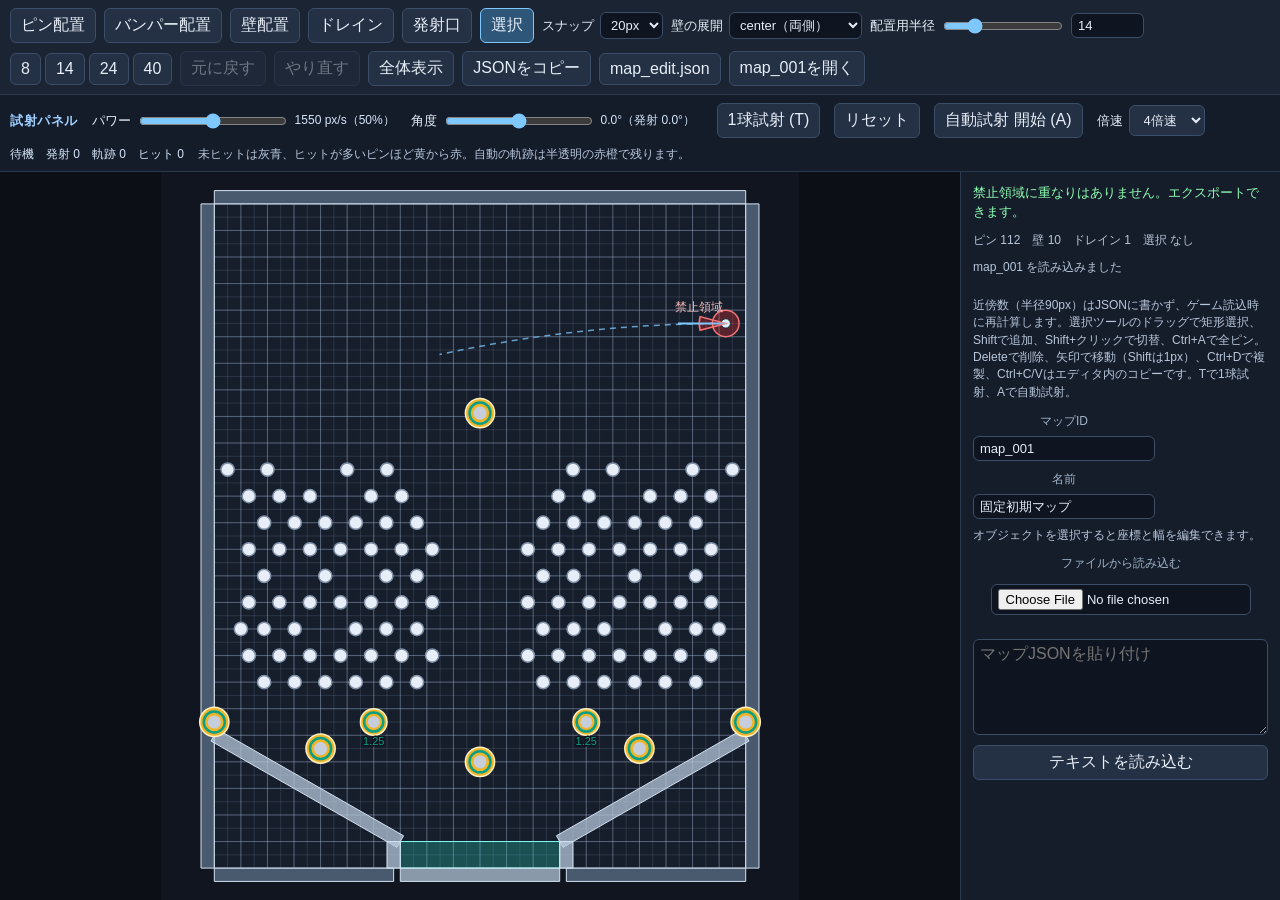
==== editor.html @ 7fd13b07 "Add files via upload" ====
<!DOCTYPE html>
<html lang="ja">
  <head>
    <meta charset="UTF-8" />
    <meta name="viewport" content="width=device-width, initial-scale=1.0" />
    <title>マップエディタ</title>
    <script type="module" crossorigin src="./assets/editor-Ch3YMXAR.js"></script>
    <link rel="modulepreload" crossorigin href="./assets/CollisionEvents-cbPukNaN.js">
    <link rel="stylesheet" crossorigin href="./assets/editor-CyO3U3-z.css">
  </head>
  <body>
    <div id="editor-root"></div>
  </body>
</html>
---- assets/editor-CyO3U3-z.css ----
html,body,#editor-root{margin:0;height:100%;background:#10141c;color:#e7eef8;font-family:Yu Gothic UI,Meiryo,Segoe UI,sans-serif}#editor-app{display:grid;grid-template-rows:auto auto 1fr;height:100%;min-height:0}#editor-toolbar{display:flex;flex-wrap:wrap;gap:8px;align-items:center;padding:8px 10px;background:#1b2433;border-bottom:1px solid #2c3a50}#editor-toolbar button,#editor-panel button{background:#243044;color:#e7eef8;border:1px solid #3c4d68;border-radius:6px;padding:6px 10px;font:inherit;cursor:pointer}#editor-toolbar button[aria-pressed=true]{background:#2d5678;border-color:#7ec8ff}#editor-shot{display:flex;flex-wrap:wrap;gap:8px 14px;align-items:center;padding:8px 10px;background:#141c2a;border-bottom:1px solid #2c3a50}#editor-shot h2{margin:0;font-size:13px;font-weight:700;letter-spacing:.04em;color:#9fd0ff}#editor-shot button,#editor-shot select{background:#243044;color:#e7eef8;border:1px solid #3c4d68;border-radius:6px;padding:6px 10px;font:inherit;cursor:pointer}#editor-shot button[aria-pressed=true]{background:#8a3b22;border-color:#ffb088}#editor-shot label{display:inline-flex;gap:6px;align-items:center;font-size:13px}#editor-shot input[type=range]{width:148px;accent-color:#7ec8ff}#editor-shot .shot-readout{min-width:8.5em;color:#d5e6f8;font-size:12px;font-variant-numeric:tabular-nums}#editor-toolbar button:disabled,#editor-panel button:disabled{opacity:.4;cursor:default}#editor-toolbar label,#editor-panel label{display:inline-flex;gap:6px;align-items:center;font-size:13px}#editor-toolbar input[type=number],#editor-panel input[type=number],#editor-panel input[type=range]{font:inherit}#editor-toolbar input[type=number]{width:4.5em;background:#0f1520;color:#e7eef8;border:1px solid #3c4d68;border-radius:6px;padding:4px 6px}#editor-toolbar input[type=range],#editor-panel input[type=range]{width:120px;accent-color:#7ec8ff}.editor-presets,.editor-actions{display:flex;flex-wrap:wrap;gap:4px}#editor-toolbar select,#editor-panel input,#editor-panel select,#editor-panel textarea{background:#0f1520;color:#e7eef8;border:1px solid #3c4d68;border-radius:6px;padding:4px 6px;font:inherit}#editor-body{display:grid;grid-template-columns:minmax(0,1fr) 320px;min-height:0}#editor-stage{min-width:0;min-height:0;position:relative;background:#0c1016}#editor-canvas{display:block;width:100%;height:100%;touch-action:none}#editor-overlay{position:absolute;top:0;right:0;bottom:0;left:0;width:100%;height:100%;pointer-events:none}#editor-panel{overflow:auto;padding:12px;background:#161d2a;border-left:1px solid #2c3a50;display:flex;flex-direction:column;gap:10px}#editor-warning{margin:0;white-space:pre-wrap;font-size:13px;line-height:1.45}#editor-warning.is-ok{color:#8dffb3}#editor-warning.is-bad{color:#ff8d8d}#editor-status,#editor-coords,.editor-note{margin:0;color:#b7c6da;font-size:12px;line-height:1.45}.field{display:flex;flex-direction:column;align-items:stretch;gap:2px;margin:0 0 8px}.field span{color:#9fb3c8;font-size:12px}.prop-block+.prop-block{margin-top:8px}#editor-file{display:block;margin:6px 0}#editor-paste{width:100%;box-sizing:border-box;min-height:96px;resize:vertical}
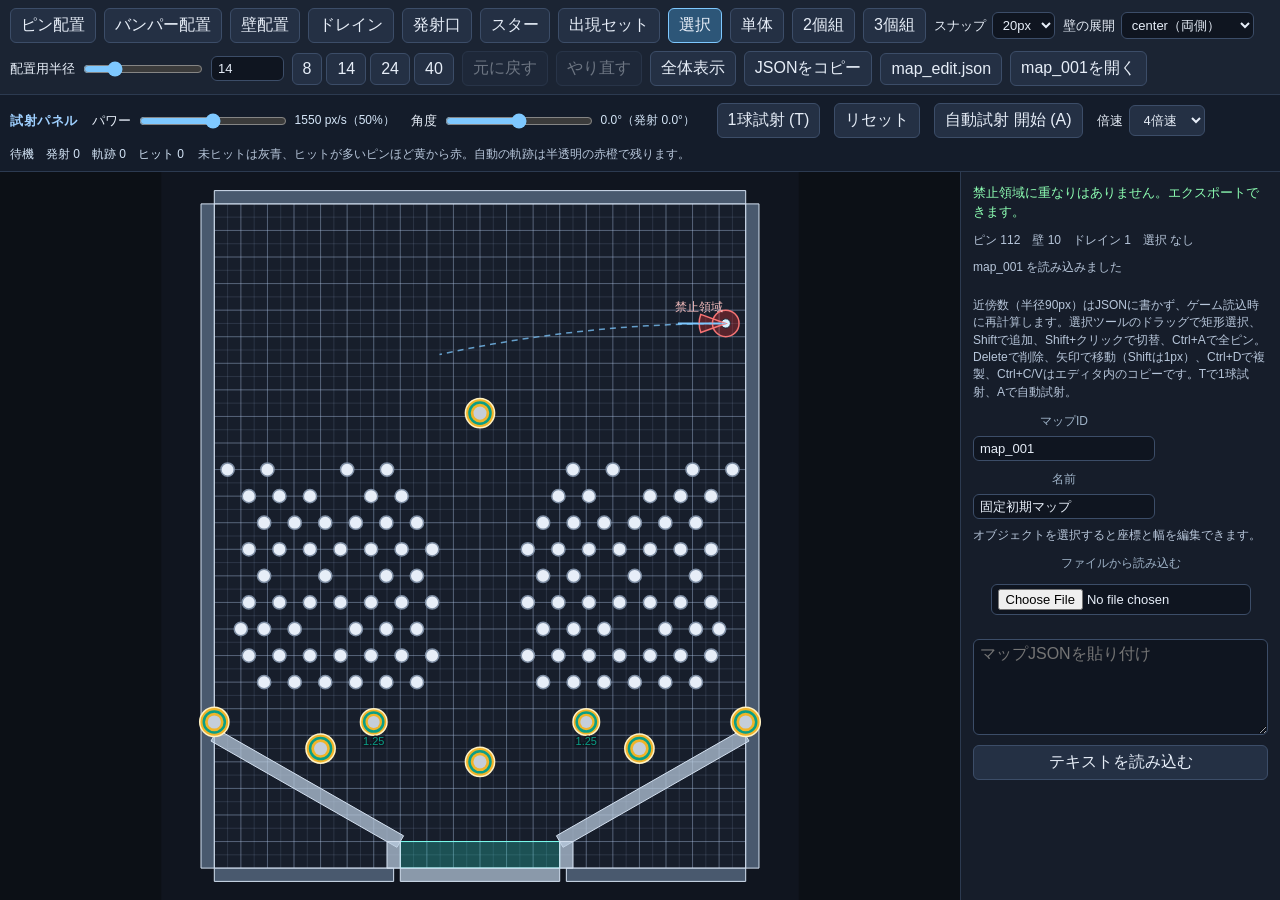
==== commit bd842f50: "Add files via upload" ====
--- a/editor.html
+++ b/editor.html
@@ -4,8 +4,8 @@
     <meta charset="UTF-8" />
     <meta name="viewport" content="width=device-width, initial-scale=1.0" />
     <title>マップエディタ</title>
-    <script type="module" crossorigin src="./assets/editor-Ch3YMXAR.js"></script>
-    <link rel="modulepreload" crossorigin href="./assets/CollisionEvents-cbPukNaN.js">
+    <script type="module" crossorigin src="./assets/editor-Et-xtiAi.js"></script>
+    <link rel="modulepreload" crossorigin href="./assets/CollisionEvents-BHgDAQVN.js">
     <link rel="stylesheet" crossorigin href="./assets/editor-CyO3U3-z.css">
   </head>
   <body>
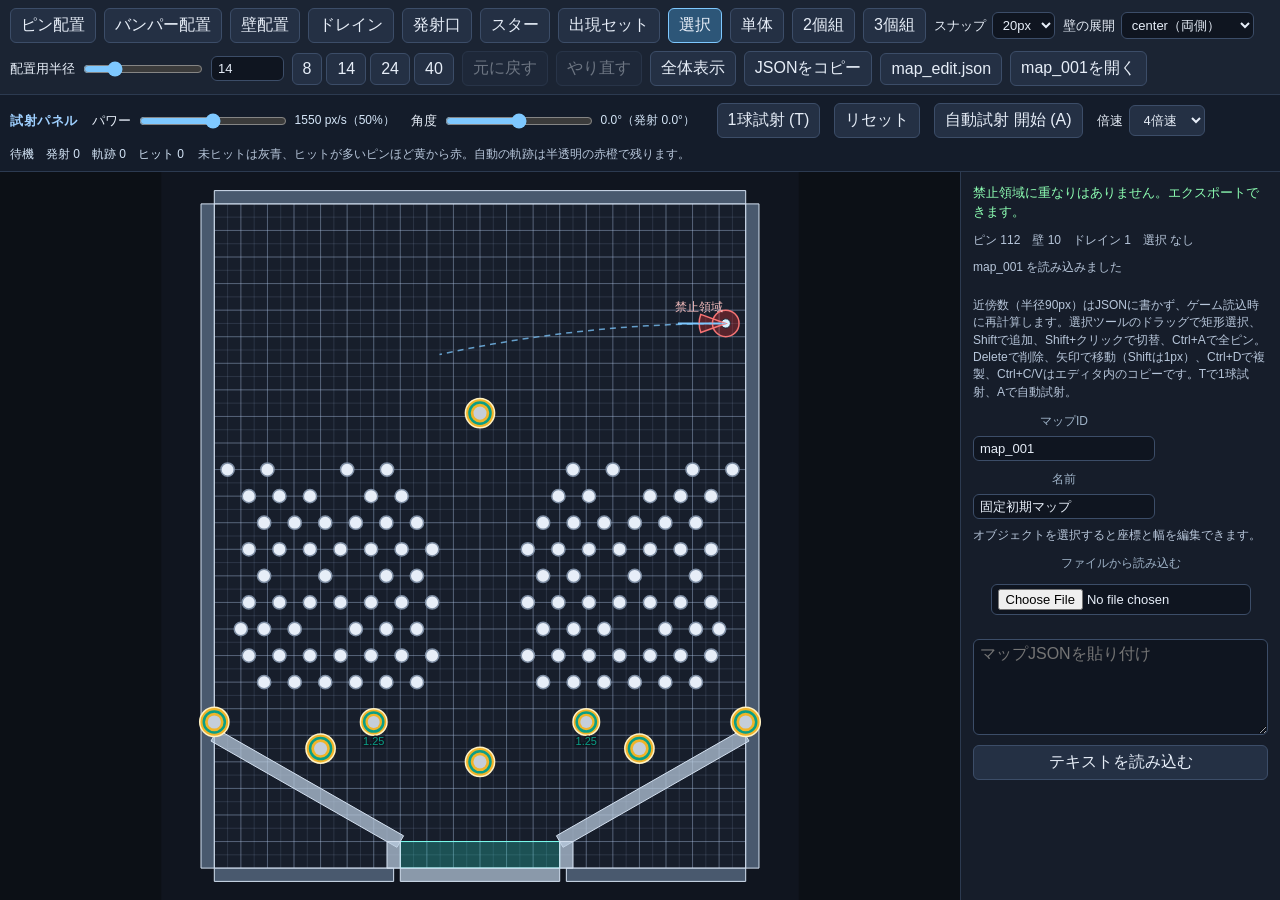
==== commit f4dbd7d5: "Add files via upload" ====
--- a/editor.html
+++ b/editor.html
@@ -4,8 +4,8 @@
     <meta charset="UTF-8" />
     <meta name="viewport" content="width=device-width, initial-scale=1.0" />
     <title>マップエディタ</title>
-    <script type="module" crossorigin src="./assets/editor-Et-xtiAi.js"></script>
-    <link rel="modulepreload" crossorigin href="./assets/CollisionEvents-BHgDAQVN.js">
+    <script type="module" crossorigin src="./assets/editor-DTRPBX7M.js"></script>
+    <link rel="modulepreload" crossorigin href="./assets/CollisionEvents-dcHsq5I4.js">
     <link rel="stylesheet" crossorigin href="./assets/editor-CyO3U3-z.css">
   </head>
   <body>
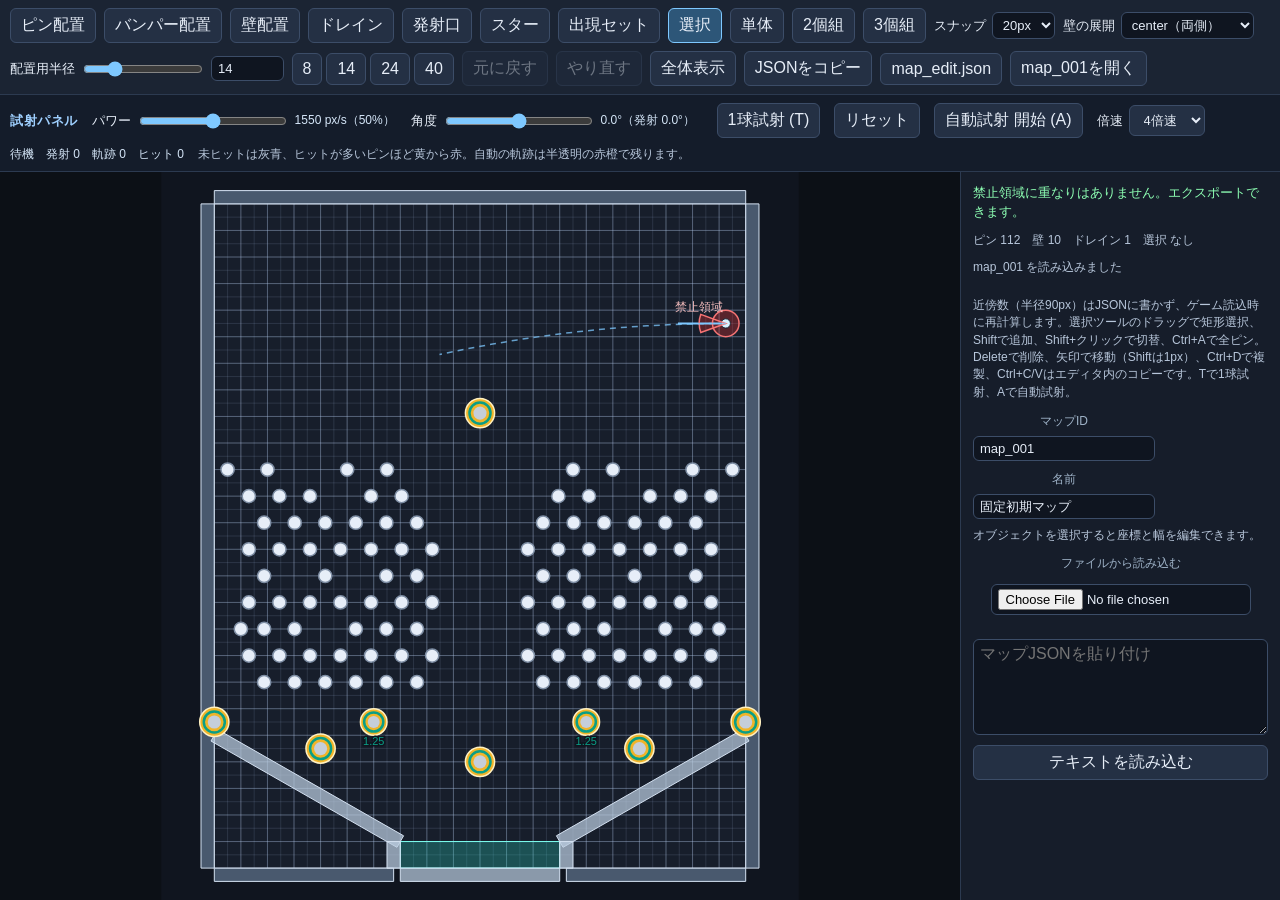
==== commit fb2905a6: "Add files via upload" ====
--- a/editor.html
+++ b/editor.html
@@ -4,8 +4,8 @@
     <meta charset="UTF-8" />
     <meta name="viewport" content="width=device-width, initial-scale=1.0" />
     <title>マップエディタ</title>
-    <script type="module" crossorigin src="./assets/editor-DTRPBX7M.js"></script>
-    <link rel="modulepreload" crossorigin href="./assets/CollisionEvents-dcHsq5I4.js">
+    <script type="module" crossorigin src="./assets/editor-D0x3DxM-.js"></script>
+    <link rel="modulepreload" crossorigin href="./assets/CollisionEvents-CcFoXk94.js">
     <link rel="stylesheet" crossorigin href="./assets/editor-CyO3U3-z.css">
   </head>
   <body>
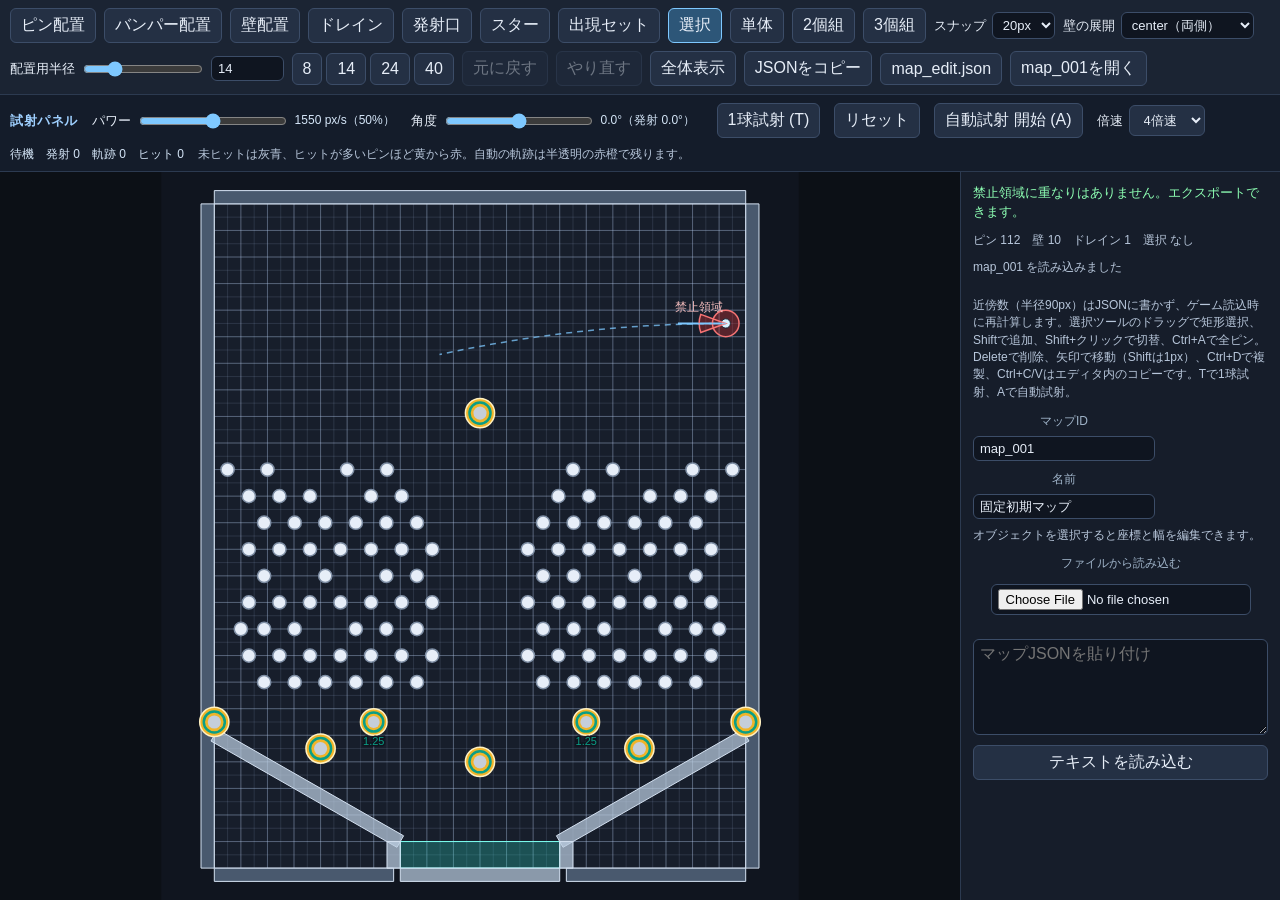
==== commit 2c3fbb37: "Add files via upload" ====
--- a/editor.html
+++ b/editor.html
@@ -4,8 +4,8 @@
     <meta charset="UTF-8" />
     <meta name="viewport" content="width=device-width, initial-scale=1.0" />
     <title>マップエディタ</title>
-    <script type="module" crossorigin src="./assets/editor-D0x3DxM-.js"></script>
-    <link rel="modulepreload" crossorigin href="./assets/CollisionEvents-CcFoXk94.js">
+    <script type="module" crossorigin src="./assets/editor-ukMut0f6.js"></script>
+    <link rel="modulepreload" crossorigin href="./assets/CollisionEvents-BO6TWYci.js">
     <link rel="stylesheet" crossorigin href="./assets/editor-CyO3U3-z.css">
   </head>
   <body>
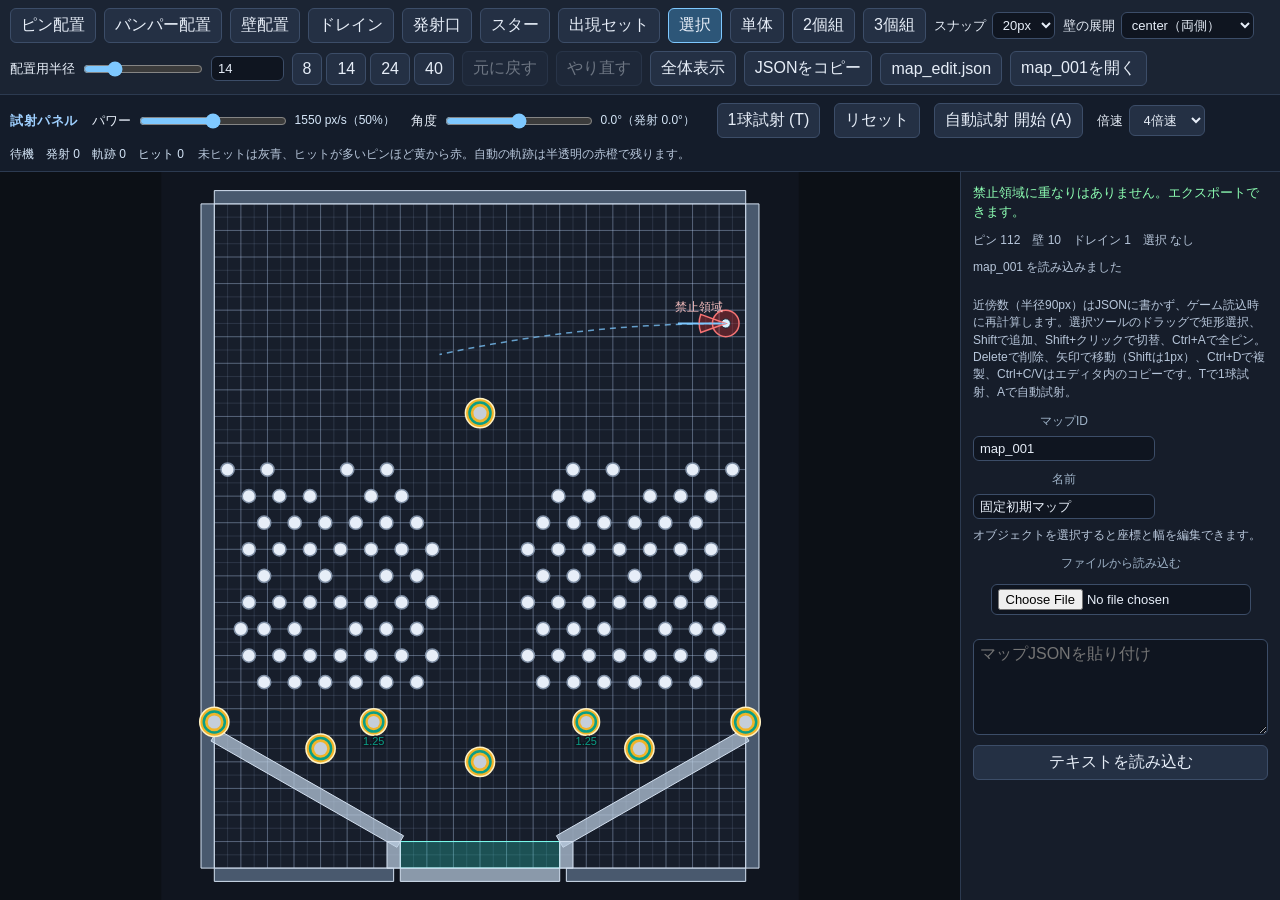
==== commit 2fd4987a: "ハイロール実装" ====
--- a/editor.html
+++ b/editor.html
@@ -4,8 +4,8 @@
     <meta charset="UTF-8" />
     <meta name="viewport" content="width=device-width, initial-scale=1.0" />
     <title>マップエディタ</title>
-    <script type="module" crossorigin src="./assets/editor-ukMut0f6.js"></script>
-    <link rel="modulepreload" crossorigin href="./assets/CollisionEvents-BO6TWYci.js">
+    <script type="module" crossorigin src="./assets/editor-jNjJBUzx.js"></script>
+    <link rel="modulepreload" crossorigin href="./assets/CollisionEvents-TnHihb7p.js">
     <link rel="stylesheet" crossorigin href="./assets/editor-CyO3U3-z.css">
   </head>
   <body>
